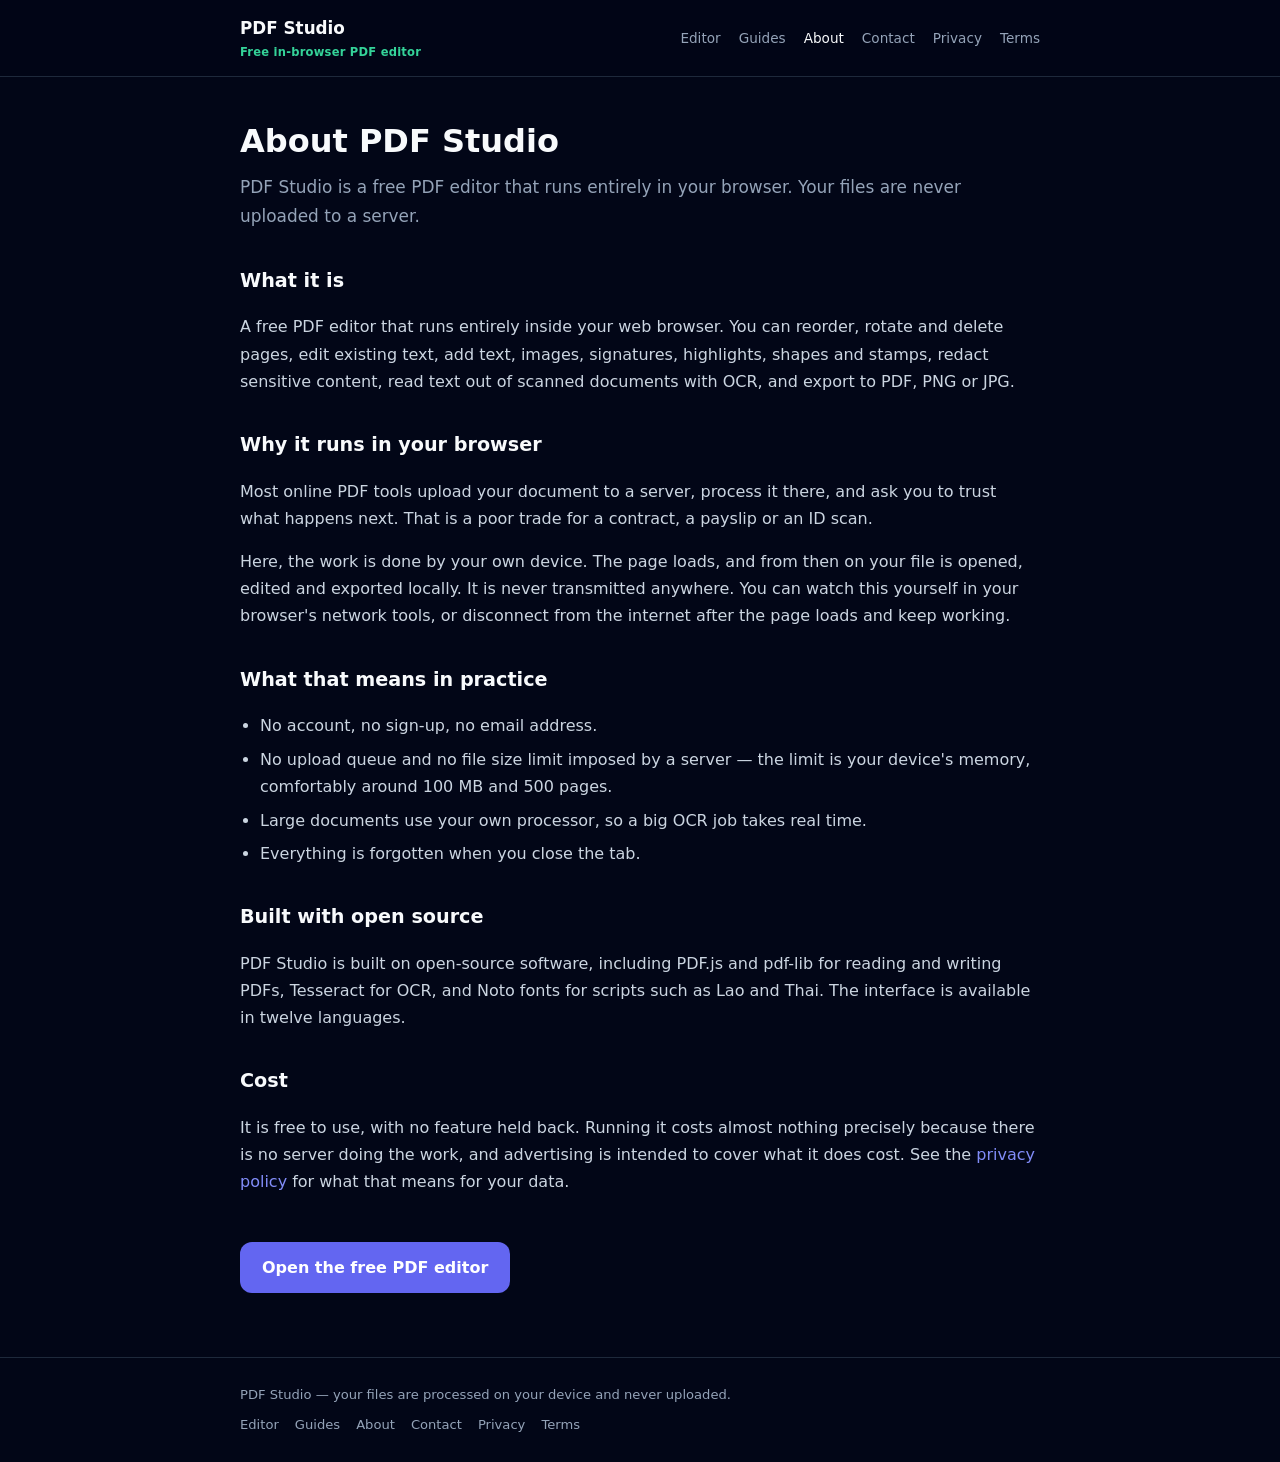
==== about/index.html @ 573884d8 "Add real content pages, sitemap and an advertising consent gate Ten static content pages -- five how" ====
<!doctype html>
<html lang="en">
<head>
<meta charset="utf-8">
<meta name="viewport" content="width=device-width, initial-scale=1">
<title>About PDF Studio — PDF Studio</title>
<meta name="description" content="PDF Studio is a free PDF editor that runs entirely in your browser. Your files are never uploaded to a server.">
<link rel="canonical" href="https://mahajuenslv-creator.github.io/pdf-studio/about/">
<meta name="theme-color" content="#020617">
<meta property="og:type" content="article">
<meta property="og:title" content="About PDF Studio">
<meta property="og:description" content="PDF Studio is a free PDF editor that runs entirely in your browser. Your files are never uploaded to a server.">
<meta property="og:url" content="https://mahajuenslv-creator.github.io/pdf-studio/about/">
<meta property="og:site_name" content="PDF Studio">
<meta name="twitter:card" content="summary">
<script type="application/ld+json">{"@context":"https://schema.org","@type":"BreadcrumbList","itemListElement":[{"@type":"ListItem","position":1,"name":"PDF Studio","item":"https://mahajuenslv-creator.github.io/pdf-studio/"},{"@type":"ListItem","position":2,"name":"About PDF Studio","item":"https://mahajuenslv-creator.github.io/pdf-studio/about/"}]}</script>
<style>:root{--bg:#020617;--panel:#0f172a;--line:#1e293b;--text:#cbd5e1;--head:#f8fafc;--muted:#94a3b8;--accent:#818cf8;--accent-strong:#6366f1;--ok:#34d399}
*{box-sizing:border-box}
html{-webkit-text-size-adjust:100%}
body{margin:0;background:var(--bg);color:var(--text);font:16px/1.7 ui-sans-serif,system-ui,-apple-system,"Segoe UI",Roboto,"Helvetica Neue",Arial,"Noto Sans",sans-serif}
a{color:var(--accent);text-decoration:none}
a:hover{text-decoration:underline}
.wrap{max-width:52rem;margin:0 auto;padding:0 16px}
header.site{border-bottom:1px solid var(--line);background:rgba(2,6,23,.9);position:sticky;top:0;backdrop-filter:blur(8px);z-index:10}
header.site .wrap{display:flex;flex-wrap:wrap;gap:12px 20px;align-items:center;padding-top:14px;padding-bottom:14px}
.brand{font-weight:800;color:var(--head);font-size:1.05rem;margin-right:auto}
.brand span{color:var(--ok);font-weight:600;font-size:.72rem;display:block;letter-spacing:.02em}
nav.site a{color:var(--muted);font-size:.85rem;margin-left:18px}
nav.site a:first-child{margin-left:0}
nav.site a:hover,nav.site a[aria-current=page]{color:var(--head)}
main{padding:44px 0 64px}
h1{color:var(--head);font-size:2rem;line-height:1.25;margin:0 0 12px}
h2{color:var(--head);font-size:1.2rem;margin:34px 0 10px}
.lead{font-size:1.06rem;color:var(--muted);margin:0 0 28px}
.updated{color:var(--muted);font-size:.82rem;margin:-4px 0 26px}
ol,ul{padding-left:1.25rem}
li{margin:.4rem 0}
code{background:var(--panel);border:1px solid var(--line);border-radius:5px;padding:1px 5px;font-size:.87em}
.notice{background:#3f1d1d33;border:1px solid #7f1d1d;border-radius:12px;padding:14px 16px;margin:20px 0}
.highlight{background:#064e3b33;border:1px solid #065f46;border-radius:14px;padding:4px 18px 16px;margin:24px 0}
.highlight h2{margin-top:18px}
.cards{display:grid;gap:14px;grid-template-columns:repeat(auto-fit,minmax(240px,1fr));margin:26px 0;padding:0;list-style:none}
.cards a{display:block;background:var(--panel);border:1px solid var(--line);border-radius:14px;padding:16px 18px;height:100%}
.cards a:hover{border-color:var(--accent-strong);text-decoration:none}
.cards strong{display:block;color:var(--head);margin-bottom:6px}
.cards span{color:var(--muted);font-size:.87rem}
.cta{display:inline-block;background:var(--accent-strong);color:#fff;font-weight:700;border-radius:12px;padding:12px 22px;margin:30px 0 0}
.cta:hover{background:var(--accent);text-decoration:none}
footer.site{border-top:1px solid var(--line);padding:26px 0;color:var(--muted);font-size:.82rem}
footer.site nav a{margin-right:16px;color:var(--muted)}
footer.site nav{margin-top:8px}
@media(max-width:640px){h1{font-size:1.6rem}nav.site a{margin-left:0;margin-right:16px}}</style>
</head>
<body>
<header class="site">
  <div class="wrap">
    <a class="brand" href="/pdf-studio/">PDF Studio<span>Free in-browser PDF editor</span></a>
    <nav class="site"><a href="/pdf-studio/">Editor</a><a href="/pdf-studio/guides/">Guides</a><a href="/pdf-studio/about/" aria-current="page">About</a><a href="/pdf-studio/contact/">Contact</a><a href="/pdf-studio/privacy/">Privacy</a><a href="/pdf-studio/terms/">Terms</a></nav>
  </div>
</header>
<main>
  <div class="wrap">
    <h1>About PDF Studio</h1>
    <p class="lead">PDF Studio is a free PDF editor that runs entirely in your browser. Your files are never uploaded to a server.</p>
<h2>What it is</h2>
      <p>A free PDF editor that runs entirely inside your web browser. You can reorder, rotate and
      delete pages, edit existing text, add text, images, signatures, highlights, shapes and stamps,
      redact sensitive content, read text out of scanned documents with OCR, and export to PDF, PNG
      or JPG.</p>

      <h2>Why it runs in your browser</h2>
      <p>Most online PDF tools upload your document to a server, process it there, and ask you to
      trust what happens next. That is a poor trade for a contract, a payslip or an ID scan.</p>
      <p>Here, the work is done by your own device. The page loads, and from then on your file is
      opened, edited and exported locally. It is never transmitted anywhere. You can watch this
      yourself in your browser's network tools, or disconnect from the internet after the page loads
      and keep working.</p>

      <h2>What that means in practice</h2>
      <ul>
        <li>No account, no sign-up, no email address.</li>
        <li>No upload queue and no file size limit imposed by a server — the limit is your device's
        memory, comfortably around 100&nbsp;MB and 500 pages.</li>
        <li>Large documents use your own processor, so a big OCR job takes real time.</li>
        <li>Everything is forgotten when you close the tab.</li>
      </ul>

      <h2>Built with open source</h2>
      <p>PDF Studio is built on open-source software, including PDF.js and pdf-lib for reading and
      writing PDFs, Tesseract for OCR, and Noto fonts for scripts such as Lao and Thai. The
      interface is available in twelve languages.</p>

      <h2>Cost</h2>
      <p>It is free to use, with no feature held back. Running it costs almost nothing precisely
      because there is no server doing the work, and advertising is intended to cover what it does
      cost. See the <a href="/pdf-studio/privacy/">privacy policy</a> for what that means for your data.</p>
    <a class="cta" href="/pdf-studio/">Open the free PDF editor</a>
  </div>
</main>
<footer class="site">
  <div class="wrap">
    <div>PDF Studio — your files are processed on your device and never uploaded.</div>
    <nav><a href="/pdf-studio/">Editor</a><a href="/pdf-studio/guides/">Guides</a><a href="/pdf-studio/about/">About</a><a href="/pdf-studio/contact/">Contact</a><a href="/pdf-studio/privacy/">Privacy</a><a href="/pdf-studio/terms/">Terms</a></nav>
  </div>
</footer>
</body>
</html>
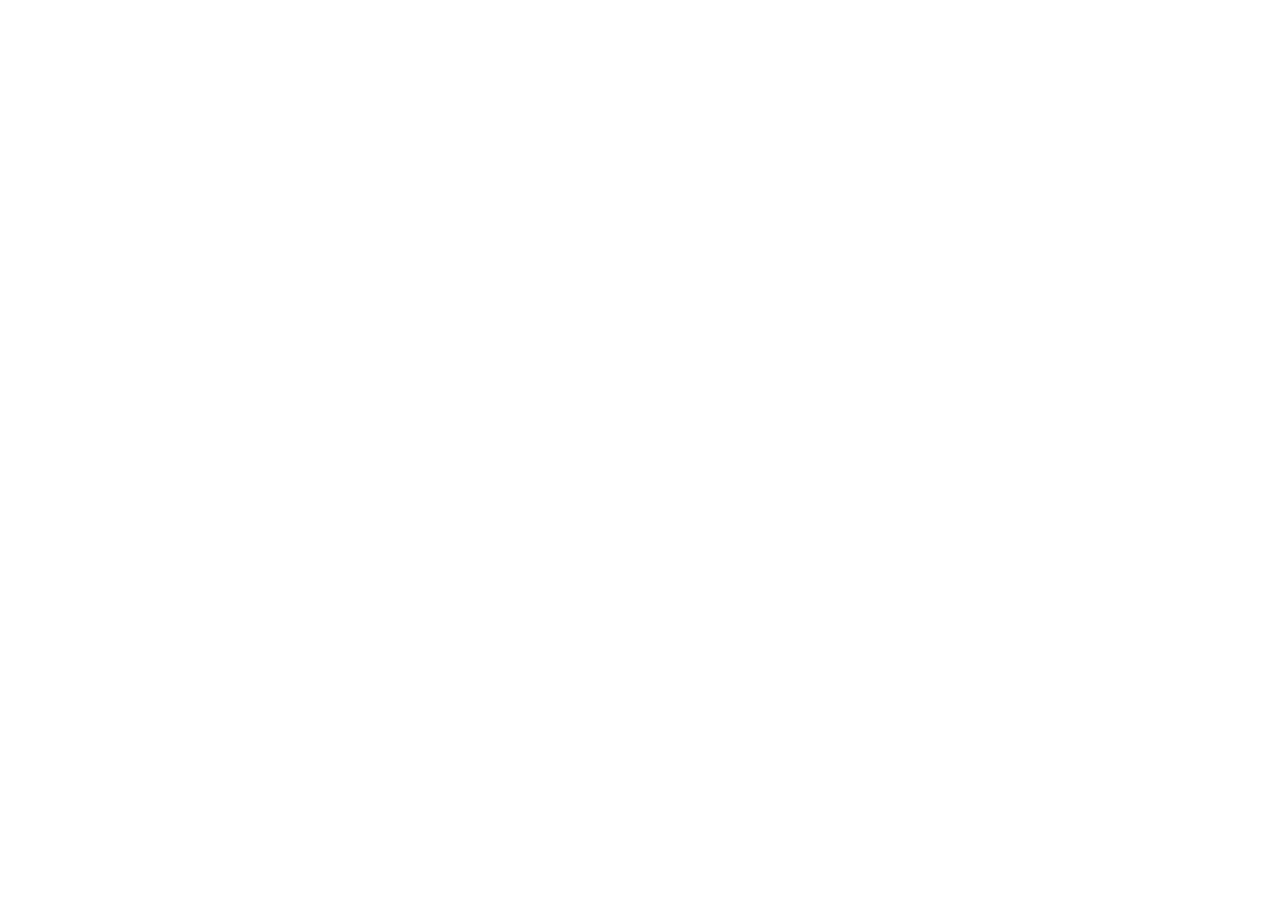
==== commit ec0f7b80: "Retire this address: PDF Studio moved to https://co-pdf.com Every page now redirects to the same pag" ====
--- a/about/index.html
+++ b/about/index.html
@@ -3,105 +3,13 @@
 <head>
 <meta charset="utf-8">
 <meta name="viewport" content="width=device-width, initial-scale=1">
-<title>About PDF Studio — PDF Studio</title>
-<meta name="description" content="PDF Studio is a free PDF editor that runs entirely in your browser. Your files are never uploaded to a server.">
-<link rel="canonical" href="https://mahajuenslv-creator.github.io/pdf-studio/about/">
-<meta name="theme-color" content="#020617">
-<meta property="og:type" content="article">
-<meta property="og:title" content="About PDF Studio">
-<meta property="og:description" content="PDF Studio is a free PDF editor that runs entirely in your browser. Your files are never uploaded to a server.">
-<meta property="og:url" content="https://mahajuenslv-creator.github.io/pdf-studio/about/">
-<meta property="og:site_name" content="PDF Studio">
-<meta name="twitter:card" content="summary">
-<script type="application/ld+json">{"@context":"https://schema.org","@type":"BreadcrumbList","itemListElement":[{"@type":"ListItem","position":1,"name":"PDF Studio","item":"https://mahajuenslv-creator.github.io/pdf-studio/"},{"@type":"ListItem","position":2,"name":"About PDF Studio","item":"https://mahajuenslv-creator.github.io/pdf-studio/about/"}]}</script>
-<style>:root{--bg:#020617;--panel:#0f172a;--line:#1e293b;--text:#cbd5e1;--head:#f8fafc;--muted:#94a3b8;--accent:#818cf8;--accent-strong:#6366f1;--ok:#34d399}
-*{box-sizing:border-box}
-html{-webkit-text-size-adjust:100%}
-body{margin:0;background:var(--bg);color:var(--text);font:16px/1.7 ui-sans-serif,system-ui,-apple-system,"Segoe UI",Roboto,"Helvetica Neue",Arial,"Noto Sans",sans-serif}
-a{color:var(--accent);text-decoration:none}
-a:hover{text-decoration:underline}
-.wrap{max-width:52rem;margin:0 auto;padding:0 16px}
-header.site{border-bottom:1px solid var(--line);background:rgba(2,6,23,.9);position:sticky;top:0;backdrop-filter:blur(8px);z-index:10}
-header.site .wrap{display:flex;flex-wrap:wrap;gap:12px 20px;align-items:center;padding-top:14px;padding-bottom:14px}
-.brand{font-weight:800;color:var(--head);font-size:1.05rem;margin-right:auto}
-.brand span{color:var(--ok);font-weight:600;font-size:.72rem;display:block;letter-spacing:.02em}
-nav.site a{color:var(--muted);font-size:.85rem;margin-left:18px}
-nav.site a:first-child{margin-left:0}
-nav.site a:hover,nav.site a[aria-current=page]{color:var(--head)}
-main{padding:44px 0 64px}
-h1{color:var(--head);font-size:2rem;line-height:1.25;margin:0 0 12px}
-h2{color:var(--head);font-size:1.2rem;margin:34px 0 10px}
-.lead{font-size:1.06rem;color:var(--muted);margin:0 0 28px}
-.updated{color:var(--muted);font-size:.82rem;margin:-4px 0 26px}
-ol,ul{padding-left:1.25rem}
-li{margin:.4rem 0}
-code{background:var(--panel);border:1px solid var(--line);border-radius:5px;padding:1px 5px;font-size:.87em}
-.notice{background:#3f1d1d33;border:1px solid #7f1d1d;border-radius:12px;padding:14px 16px;margin:20px 0}
-.highlight{background:#064e3b33;border:1px solid #065f46;border-radius:14px;padding:4px 18px 16px;margin:24px 0}
-.highlight h2{margin-top:18px}
-.cards{display:grid;gap:14px;grid-template-columns:repeat(auto-fit,minmax(240px,1fr));margin:26px 0;padding:0;list-style:none}
-.cards a{display:block;background:var(--panel);border:1px solid var(--line);border-radius:14px;padding:16px 18px;height:100%}
-.cards a:hover{border-color:var(--accent-strong);text-decoration:none}
-.cards strong{display:block;color:var(--head);margin-bottom:6px}
-.cards span{color:var(--muted);font-size:.87rem}
-.cta{display:inline-block;background:var(--accent-strong);color:#fff;font-weight:700;border-radius:12px;padding:12px 22px;margin:30px 0 0}
-.cta:hover{background:var(--accent);text-decoration:none}
-footer.site{border-top:1px solid var(--line);padding:26px 0;color:var(--muted);font-size:.82rem}
-footer.site nav a{margin-right:16px;color:var(--muted)}
-footer.site nav{margin-top:8px}
-@media(max-width:640px){h1{font-size:1.6rem}nav.site a{margin-left:0;margin-right:16px}}</style>
+<title>PDF Studio has moved to co-pdf.com</title>
+<!-- This address is retired. PDF Studio now lives at co-pdf.com. An instant meta refresh plus a
+     canonical link is how a static host signals a permanent move to search engines. -->
+<link rel="canonical" href="https://co-pdf.com/about/">
+<meta http-equiv="refresh" content="0; url=https://co-pdf.com/about/">
+<script>location.replace('https://co-pdf.com/about/' + location.search + location.hash);</script>
+<style>body{margin:0;min-height:100vh;display:grid;place-items:center;background:#020617;color:#cbd5e1;font:16px/1.6 system-ui,sans-serif}a{color:#818cf8}</style>
 </head>
-<body>
-<header class="site">
-  <div class="wrap">
-    <a class="brand" href="/pdf-studio/">PDF Studio<span>Free in-browser PDF editor</span></a>
-    <nav class="site"><a href="/pdf-studio/">Editor</a><a href="/pdf-studio/guides/">Guides</a><a href="/pdf-studio/about/" aria-current="page">About</a><a href="/pdf-studio/contact/">Contact</a><a href="/pdf-studio/privacy/">Privacy</a><a href="/pdf-studio/terms/">Terms</a></nav>
-  </div>
-</header>
-<main>
-  <div class="wrap">
-    <h1>About PDF Studio</h1>
-    <p class="lead">PDF Studio is a free PDF editor that runs entirely in your browser. Your files are never uploaded to a server.</p>
-<h2>What it is</h2>
-      <p>A free PDF editor that runs entirely inside your web browser. You can reorder, rotate and
-      delete pages, edit existing text, add text, images, signatures, highlights, shapes and stamps,
-      redact sensitive content, read text out of scanned documents with OCR, and export to PDF, PNG
-      or JPG.</p>
-
-      <h2>Why it runs in your browser</h2>
-      <p>Most online PDF tools upload your document to a server, process it there, and ask you to
-      trust what happens next. That is a poor trade for a contract, a payslip or an ID scan.</p>
-      <p>Here, the work is done by your own device. The page loads, and from then on your file is
-      opened, edited and exported locally. It is never transmitted anywhere. You can watch this
-      yourself in your browser's network tools, or disconnect from the internet after the page loads
-      and keep working.</p>
-
-      <h2>What that means in practice</h2>
-      <ul>
-        <li>No account, no sign-up, no email address.</li>
-        <li>No upload queue and no file size limit imposed by a server — the limit is your device's
-        memory, comfortably around 100&nbsp;MB and 500 pages.</li>
-        <li>Large documents use your own processor, so a big OCR job takes real time.</li>
-        <li>Everything is forgotten when you close the tab.</li>
-      </ul>
-
-      <h2>Built with open source</h2>
-      <p>PDF Studio is built on open-source software, including PDF.js and pdf-lib for reading and
-      writing PDFs, Tesseract for OCR, and Noto fonts for scripts such as Lao and Thai. The
-      interface is available in twelve languages.</p>
-
-      <h2>Cost</h2>
-      <p>It is free to use, with no feature held back. Running it costs almost nothing precisely
-      because there is no server doing the work, and advertising is intended to cover what it does
-      cost. See the <a href="/pdf-studio/privacy/">privacy policy</a> for what that means for your data.</p>
-    <a class="cta" href="/pdf-studio/">Open the free PDF editor</a>
-  </div>
-</main>
-<footer class="site">
-  <div class="wrap">
-    <div>PDF Studio — your files are processed on your device and never uploaded.</div>
-    <nav><a href="/pdf-studio/">Editor</a><a href="/pdf-studio/guides/">Guides</a><a href="/pdf-studio/about/">About</a><a href="/pdf-studio/contact/">Contact</a><a href="/pdf-studio/privacy/">Privacy</a><a href="/pdf-studio/terms/">Terms</a></nav>
-  </div>
-</footer>
-</body>
+<body><p>PDF Studio has moved to <a href="https://co-pdf.com/about/">co-pdf.com</a>.</p></body>
 </html>
